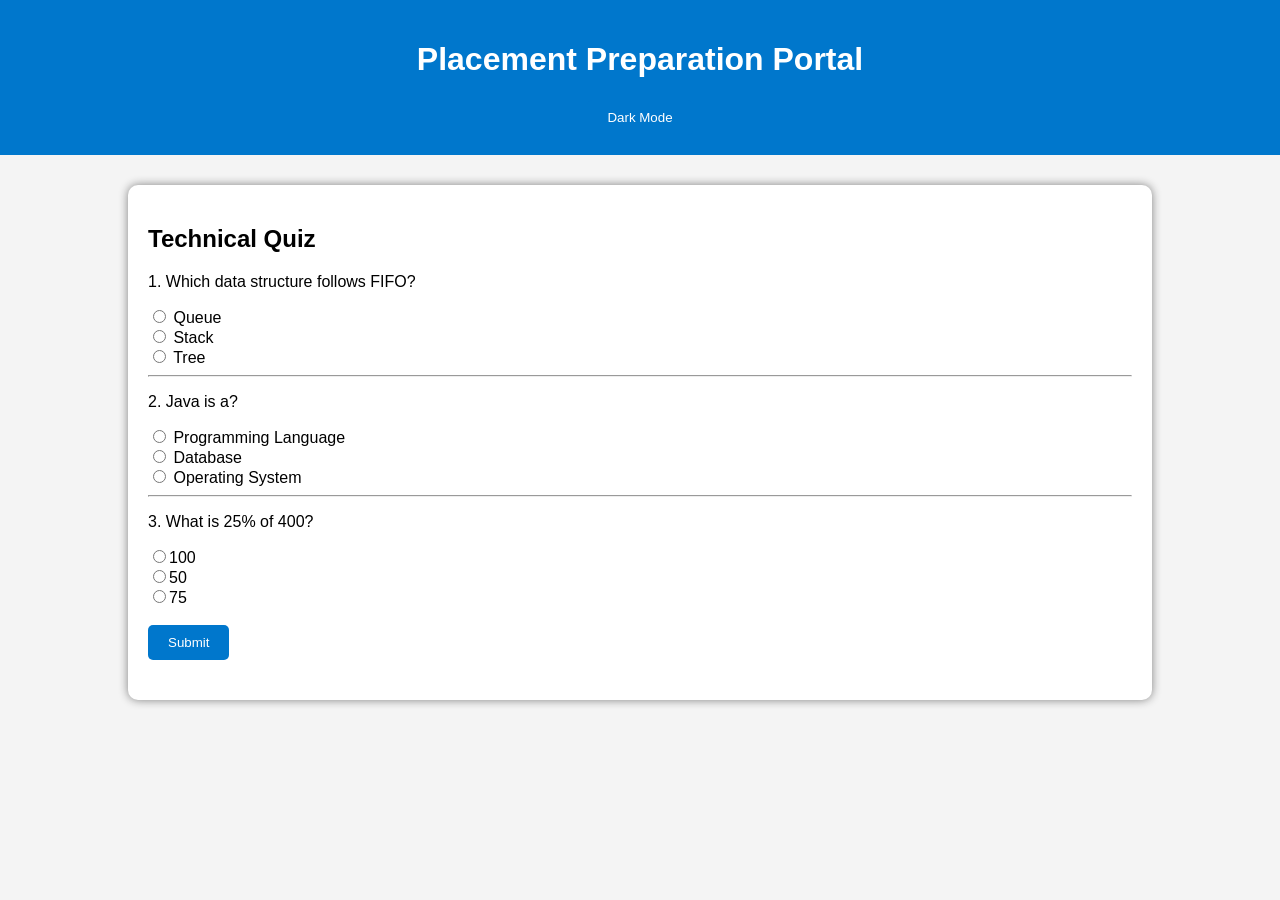
==== index.html @ 24ecdd43 "Add files via upload" ====
<!DOCTYPE html>
<html lang="en">
<head>
    <meta charset="UTF-8">
    <meta name="viewport" content="width=device-width, initial-scale=1.0">
    <title>Placement Preparation Portal</title>

    <link rel="stylesheet" href="style.css">
</head>
<body>

<header>
    <h1>Placement Preparation Portal</h1>
    <button id="themeBtn">Dark Mode</button>
</header>

<div class="container">

    <div class="card">

        <h2>Technical Quiz</h2>

        <div id="quiz">

            <p>1. Which data structure follows FIFO?</p>

            <input type="radio" name="q1" value="Queue"> Queue <br>
            <input type="radio" name="q1" value="Stack"> Stack <br>
            <input type="radio" name="q1" value="Tree"> Tree <br>

            <hr>

            <p>2. Java is a?</p>

            <input type="radio" name="q2" value="Programming Language">
            Programming Language <br>

            <input type="radio" name="q2" value="Database">
            Database <br>

            <input type="radio" name="q2" value="Operating System">
            Operating System <br>

            <hr>

            <p>3. What is 25% of 400?</p>

            <input type="radio" name="q3" value="100">100 <br>
            <input type="radio" name="q3" value="50">50 <br>
            <input type="radio" name="q3" value="75">75 <br>

            <br>

            <button onclick="submitQuiz()">
                Submit
            </button>

        </div>

        <h2 id="result"></h2>

    </div>

</div>

<script src="script.js"></script>

</body>
</html>
---- style.css ----
body{
    font-family: Arial, sans-serif;
    margin:0;
    background:#f4f4f4;
}

header{
    background:#0077cc;
    color:white;
    text-align:center;
    padding:20px;
}

.container{
    width:80%;
    margin:auto;
    margin-top:30px;
}

.card{
    background:white;
    padding:20px;
    border-radius:10px;
    box-shadow:0px 0px 10px gray;
}

button{
    padding:10px 20px;
    border:none;
    background:#0077cc;
    color:white;
    cursor:pointer;
    border-radius:5px;
}

button:hover{
    opacity:0.8;
}

.dark{
    background:#121212;
    color:white;
}

.dark .card{
    background:#1f1f1f;
}
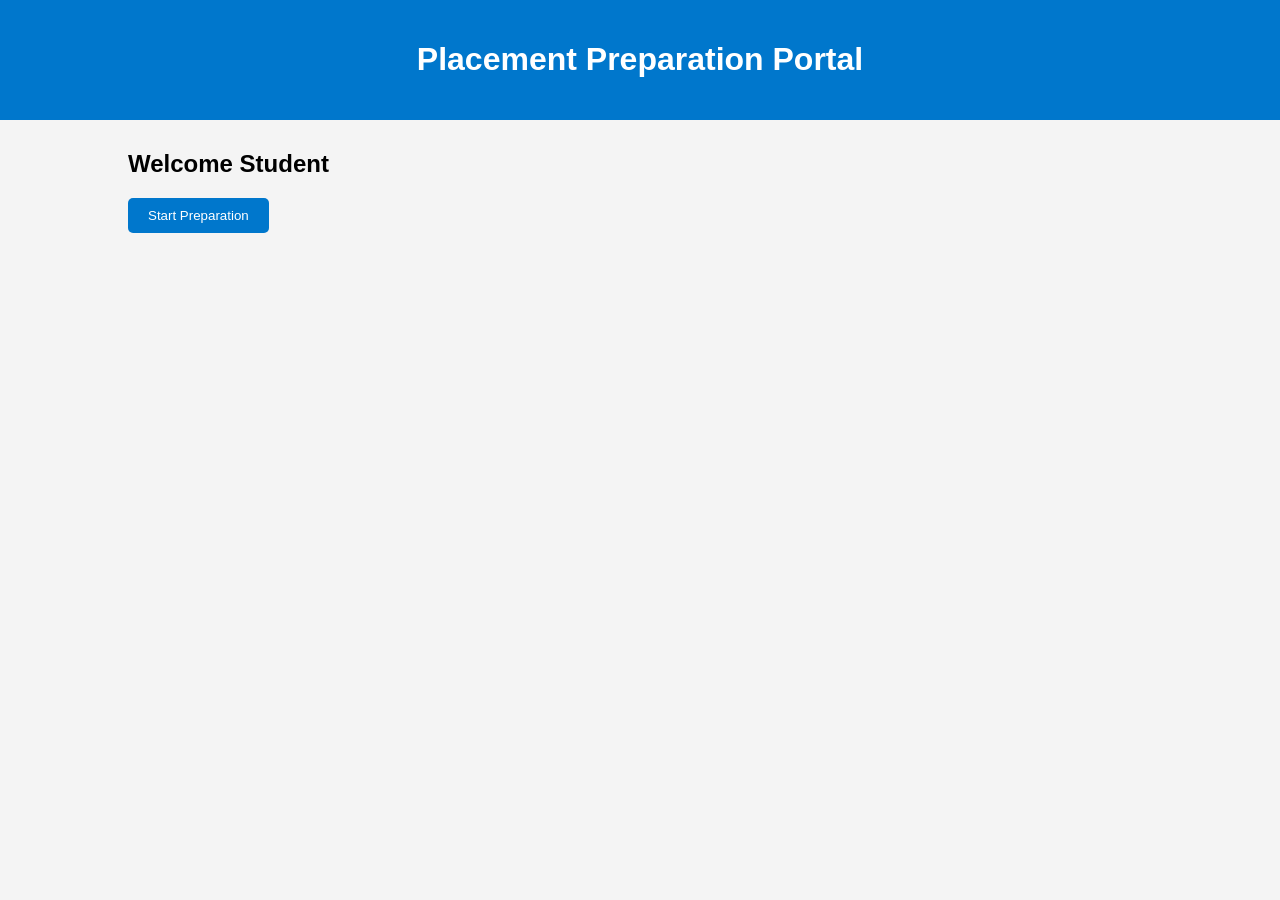
==== commit f2ce4f21: "Revise index.html to remove quiz and add welcome Removed quiz section and added welcome message with" ====
--- a/index.html
+++ b/index.html
@@ -1,69 +1,22 @@
 <!DOCTYPE html>
-<html lang="en">
+<html>
 <head>
-    <meta charset="UTF-8">
-    <meta name="viewport" content="width=device-width, initial-scale=1.0">
     <title>Placement Preparation Portal</title>
-
     <link rel="stylesheet" href="style.css">
 </head>
 <body>
 
 <header>
     <h1>Placement Preparation Portal</h1>
-    <button id="themeBtn">Dark Mode</button>
 </header>
 
 <div class="container">
+    <h2>Welcome Student</h2>
 
-    <div class="card">
-
-        <h2>Technical Quiz</h2>
-
-        <div id="quiz">
-
-            <p>1. Which data structure follows FIFO?</p>
-
-            <input type="radio" name="q1" value="Queue"> Queue <br>
-            <input type="radio" name="q1" value="Stack"> Stack <br>
-            <input type="radio" name="q1" value="Tree"> Tree <br>
-
-            <hr>
-
-            <p>2. Java is a?</p>
-
-            <input type="radio" name="q2" value="Programming Language">
-            Programming Language <br>
-
-            <input type="radio" name="q2" value="Database">
-            Database <br>
-
-            <input type="radio" name="q2" value="Operating System">
-            Operating System <br>
-
-            <hr>
-
-            <p>3. What is 25% of 400?</p>
-
-            <input type="radio" name="q3" value="100">100 <br>
-            <input type="radio" name="q3" value="50">50 <br>
-            <input type="radio" name="q3" value="75">75 <br>
-
-            <br>
-
-            <button onclick="submitQuiz()">
-                Submit
-            </button>
-
-        </div>
-
-        <h2 id="result"></h2>
-
-    </div>
-
+    <a href="login.html">
+        <button>Start Preparation</button>
+    </a>
 </div>
 
-<script src="script.js"></script>
-
 </body>
-</html>+</html>
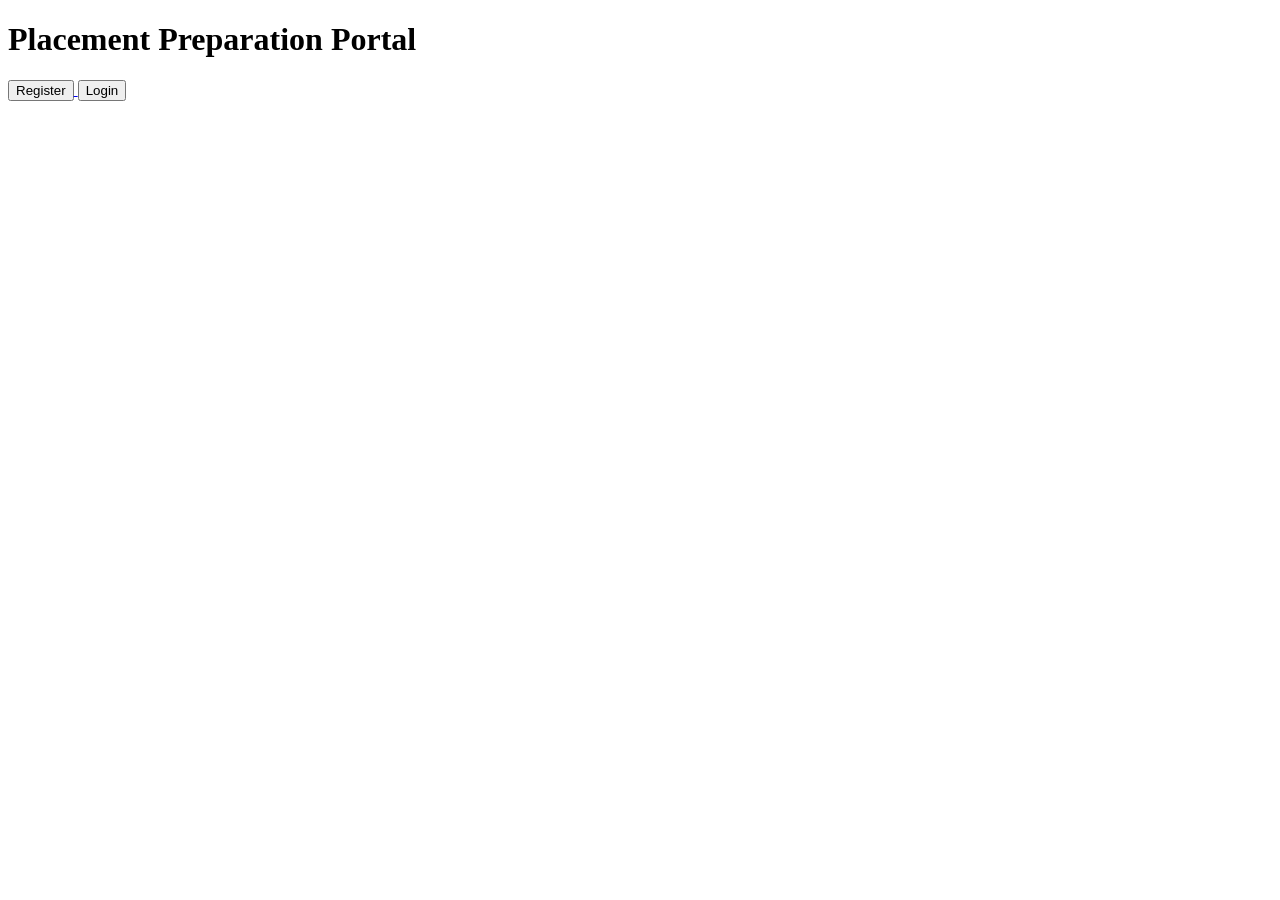
==== commit d26d1827: "Update index.html" ====
--- a/index.html
+++ b/index.html
@@ -1,21 +1,23 @@
 <!DOCTYPE html>
 <html>
 <head>
-    <title>Placement Preparation Portal</title>
-    <link rel="stylesheet" href="style.css">
+<title>Placement Preparation Portal</title>
+<link rel="stylesheet" href="css/style.css">
 </head>
 <body>
 
-<header>
-    <h1>Placement Preparation Portal</h1>
-</header>
+<div class="container">
 
-<div class="container">
-    <h2>Welcome Student</h2>
+<h1>Placement Preparation Portal</h1>
 
-    <a href="login.html">
-        <button>Start Preparation</button>
-    </a>
+<a href="register.html">
+<button>Register</button>
+</a>
+
+<a href="login.html">
+<button>Login</button>
+</a>
+
 </div>
 
 </body>
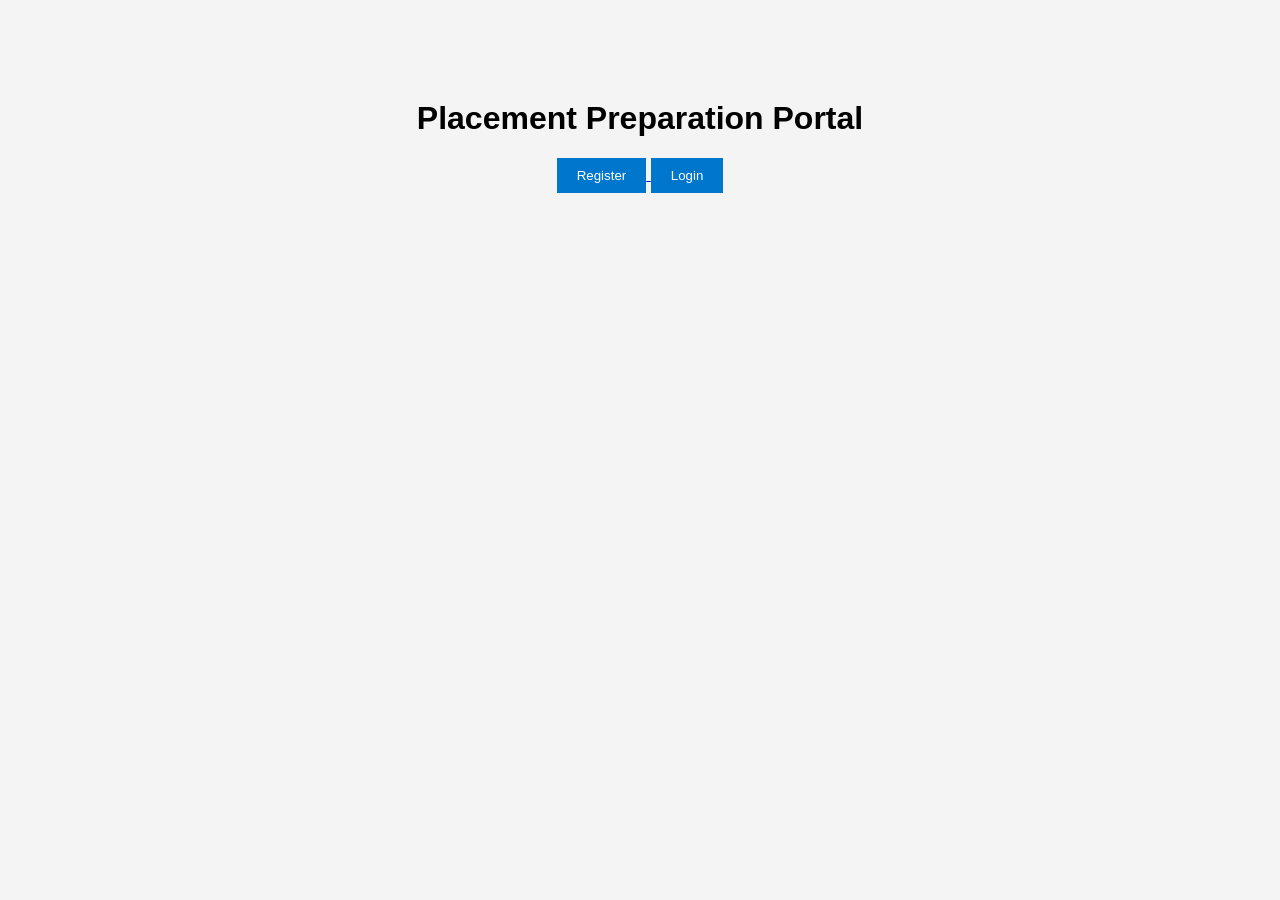
==== commit 02203948: "Update index.html" ====
--- a/index.html
+++ b/index.html
@@ -2,7 +2,7 @@
 <html>
 <head>
 <title>Placement Preparation Portal</title>
-<link rel="stylesheet" href="css/style.css">
+<link rel="stylesheet" href="style.css">
 </head>
 <body>
 
--- a/style.css
+++ b/style.css
@@ -0,0 +1,37 @@
+body{
+font-family:Arial;
+background:#f4f4f4;
+text-align:center;
+}
+
+.container{
+margin-top:100px;
+}
+
+input{
+padding:10px;
+width:250px;
+}
+
+button{
+padding:10px 20px;
+background:#0077cc;
+color:white;
+border:none;
+cursor:pointer;
+}
+
+table{
+background:white;
+margin-top:20px;
+}
+
+th,td{
+padding:10px;
+text-align:center;
+}
+
+#timer{
+color:red;
+font-size:30px;
+}
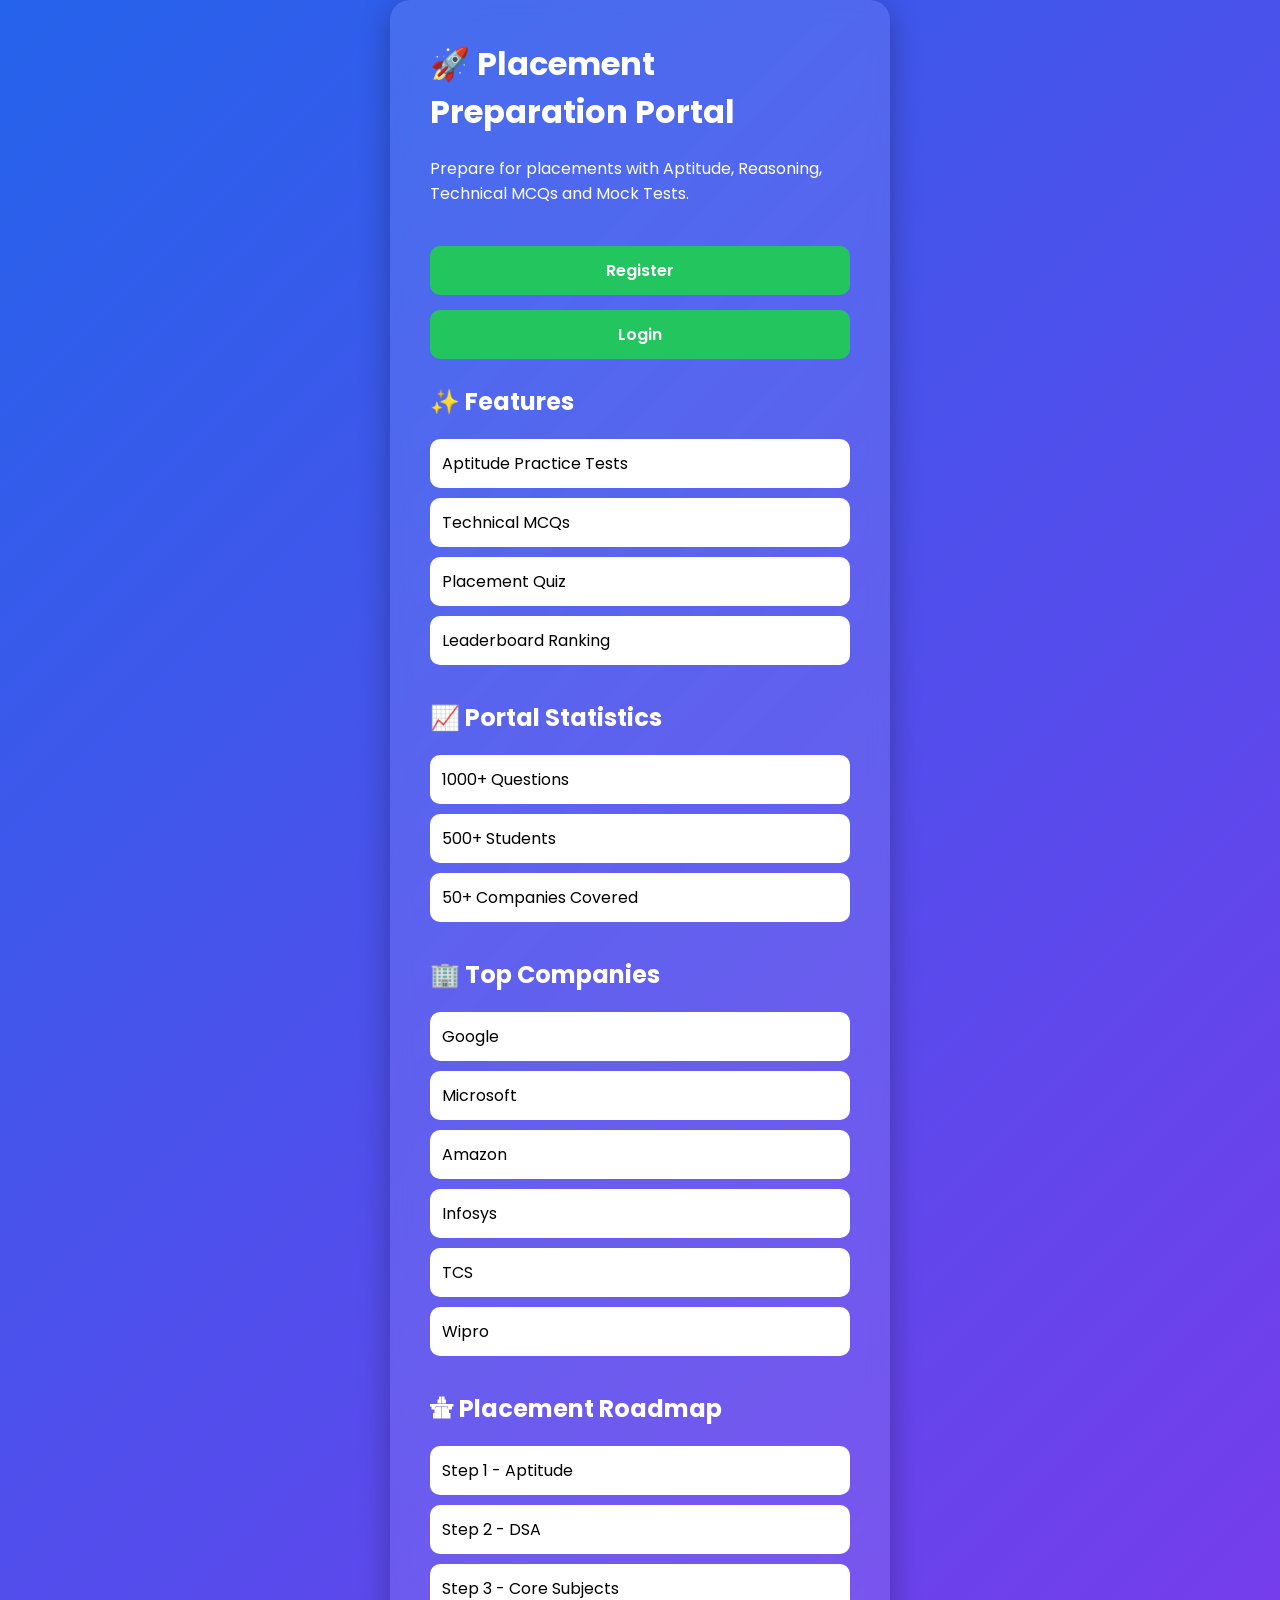
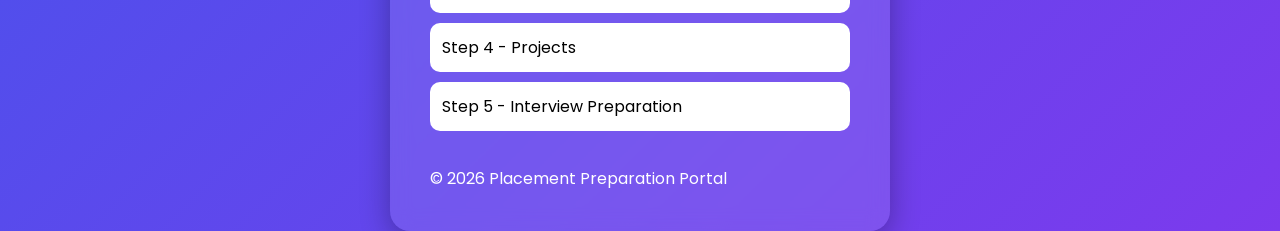
==== commit b000db53: "Update index.html" ====
--- a/index.html
+++ b/index.html
@@ -1,22 +1,95 @@
 <!DOCTYPE html>
-<html>
+<html lang="en">
 <head>
+<meta charset="UTF-8">
+<meta name="viewport" content="width=device-width, initial-scale=1.0">
 <title>Placement Preparation Portal</title>
 <link rel="stylesheet" href="style.css">
 </head>
+
 <body>
 
 <div class="container">
 
-<h1>Placement Preparation Portal</h1>
+    <h1>🚀 Placement Preparation Portal</h1>
 
-<a href="register.html">
-<button>Register</button>
-</a>
+    <p>
+        Prepare for placements with Aptitude, Reasoning,
+        Technical MCQs and Mock Tests.
+    </p>
 
-<a href="login.html">
-<button>Login</button>
-</a>
+    <br>
+
+    <a href="register.html">
+        <button>Register</button>
+    </a>
+
+    <a href="login.html">
+        <button>Login</button>
+    </a>
+
+    <br><br>
+
+    <h2>✨ Features</h2>
+
+    <div class="option">
+        Aptitude Practice Tests
+    </div>
+
+    <div class="option">
+        Technical MCQs
+    </div>
+
+    <div class="option">
+        Placement Quiz
+    </div>
+
+    <div class="option">
+        Leaderboard Ranking
+    </div>
+
+    <br>
+
+    <h2>📈 Portal Statistics</h2>
+
+    <div class="option">
+        1000+ Questions
+    </div>
+
+    <div class="option">
+        500+ Students
+    </div>
+
+    <div class="option">
+        50+ Companies Covered
+    </div>
+
+    <br>
+
+    <h2>🏢 Top Companies</h2>
+
+    <div class="option">Google</div>
+    <div class="option">Microsoft</div>
+    <div class="option">Amazon</div>
+    <div class="option">Infosys</div>
+    <div class="option">TCS</div>
+    <div class="option">Wipro</div>
+
+    <br>
+
+    <h2>🛣 Placement Roadmap</h2>
+
+    <div class="option">Step 1 - Aptitude</div>
+    <div class="option">Step 2 - DSA</div>
+    <div class="option">Step 3 - Core Subjects</div>
+    <div class="option">Step 4 - Projects</div>
+    <div class="option">Step 5 - Interview Preparation</div>
+
+    <br>
+
+    <p>
+        © 2026 Placement Preparation Portal
+    </p>
 
 </div>
 
--- a/style.css
+++ b/style.css
@@ -1,37 +1,131 @@
-body{
-font-family:Arial;
-background:#f4f4f4;
-text-align:center;
+/* Google Font */
+@import url('https://fonts.googleapis.com/css2?family=Poppins:wght@300;400;500;600;700&display=swap');
+
+*{
+    margin:0;
+    padding:0;
+    box-sizing:border-box;
+    font-family:'Poppins',sans-serif;
 }
 
-.container{
-margin-top:100px;
+body{
+    background:linear-gradient(135deg,#2563eb,#7c3aed);
+    min-height:100vh;
+    display:flex;
+    justify-content:center;
+    align-items:center;
+    color:white;
 }
 
-input{
-padding:10px;
-width:250px;
+/* Main Container */
+.container{
+    background:rgba(255,255,255,0.1);
+    backdrop-filter:blur(10px);
+    padding:40px;
+    border-radius:20px;
+    width:90%;
+    max-width:500px;
+    box-shadow:0 8px 30px rgba(0,0,0,0.3);
 }
 
-button{
-padding:10px 20px;
-background:#0077cc;
-color:white;
-border:none;
-cursor:pointer;
+/* Headings */
+h1,h2{
+    margin-bottom:20px;
 }
 
+/* Inputs */
+input{
+    width:100%;
+    padding:12px;
+    margin:10px 0;
+    border:none;
+    border-radius:10px;
+    outline:none;
+    font-size:16px;
+}
+
+/* Buttons */
+button{
+    width:100%;
+    padding:12px;
+    margin-top:15px;
+    border:none;
+    border-radius:10px;
+    background:#22c55e;
+    color:white;
+    font-size:16px;
+    font-weight:600;
+    cursor:pointer;
+    transition:0.3s;
+}
+
+button:hover{
+    transform:translateY(-3px);
+}
+
+/* Links */
+a{
+    color:#fff;
+    text-decoration:none;
+    font-weight:500;
+}
+
+a:hover{
+    text-decoration:underline;
+}
+
+/* Message */
+#msg{
+    margin-top:15px;
+    font-weight:bold;
+}
+
+/* Timer */
+#timer{
+    font-size:32px;
+    font-weight:bold;
+    color:#ffeb3b;
+    margin-bottom:20px;
+}
+
+/* Quiz Options */
+.option{
+    background:white;
+    color:black;
+    padding:12px;
+    margin:10px 0;
+    border-radius:10px;
+    cursor:pointer;
+    transition:0.3s;
+}
+
+.option:hover{
+    background:#dbeafe;
+}
+
+/* Leaderboard Table */
 table{
-background:white;
-margin-top:20px;
+    width:100%;
+    border-collapse:collapse;
+    background:white;
+    color:black;
+    border-radius:10px;
+    overflow:hidden;
+}
+
+th{
+    background:#2563eb;
+    color:white;
 }
 
 th,td{
-padding:10px;
-text-align:center;
+    padding:12px;
+    border:1px solid #ddd;
 }
 
-#timer{
-color:red;
-font-size:30px;
+/* Responsive */
+@media(max-width:600px){
+    .container{
+        padding:25px;
+    }
 }
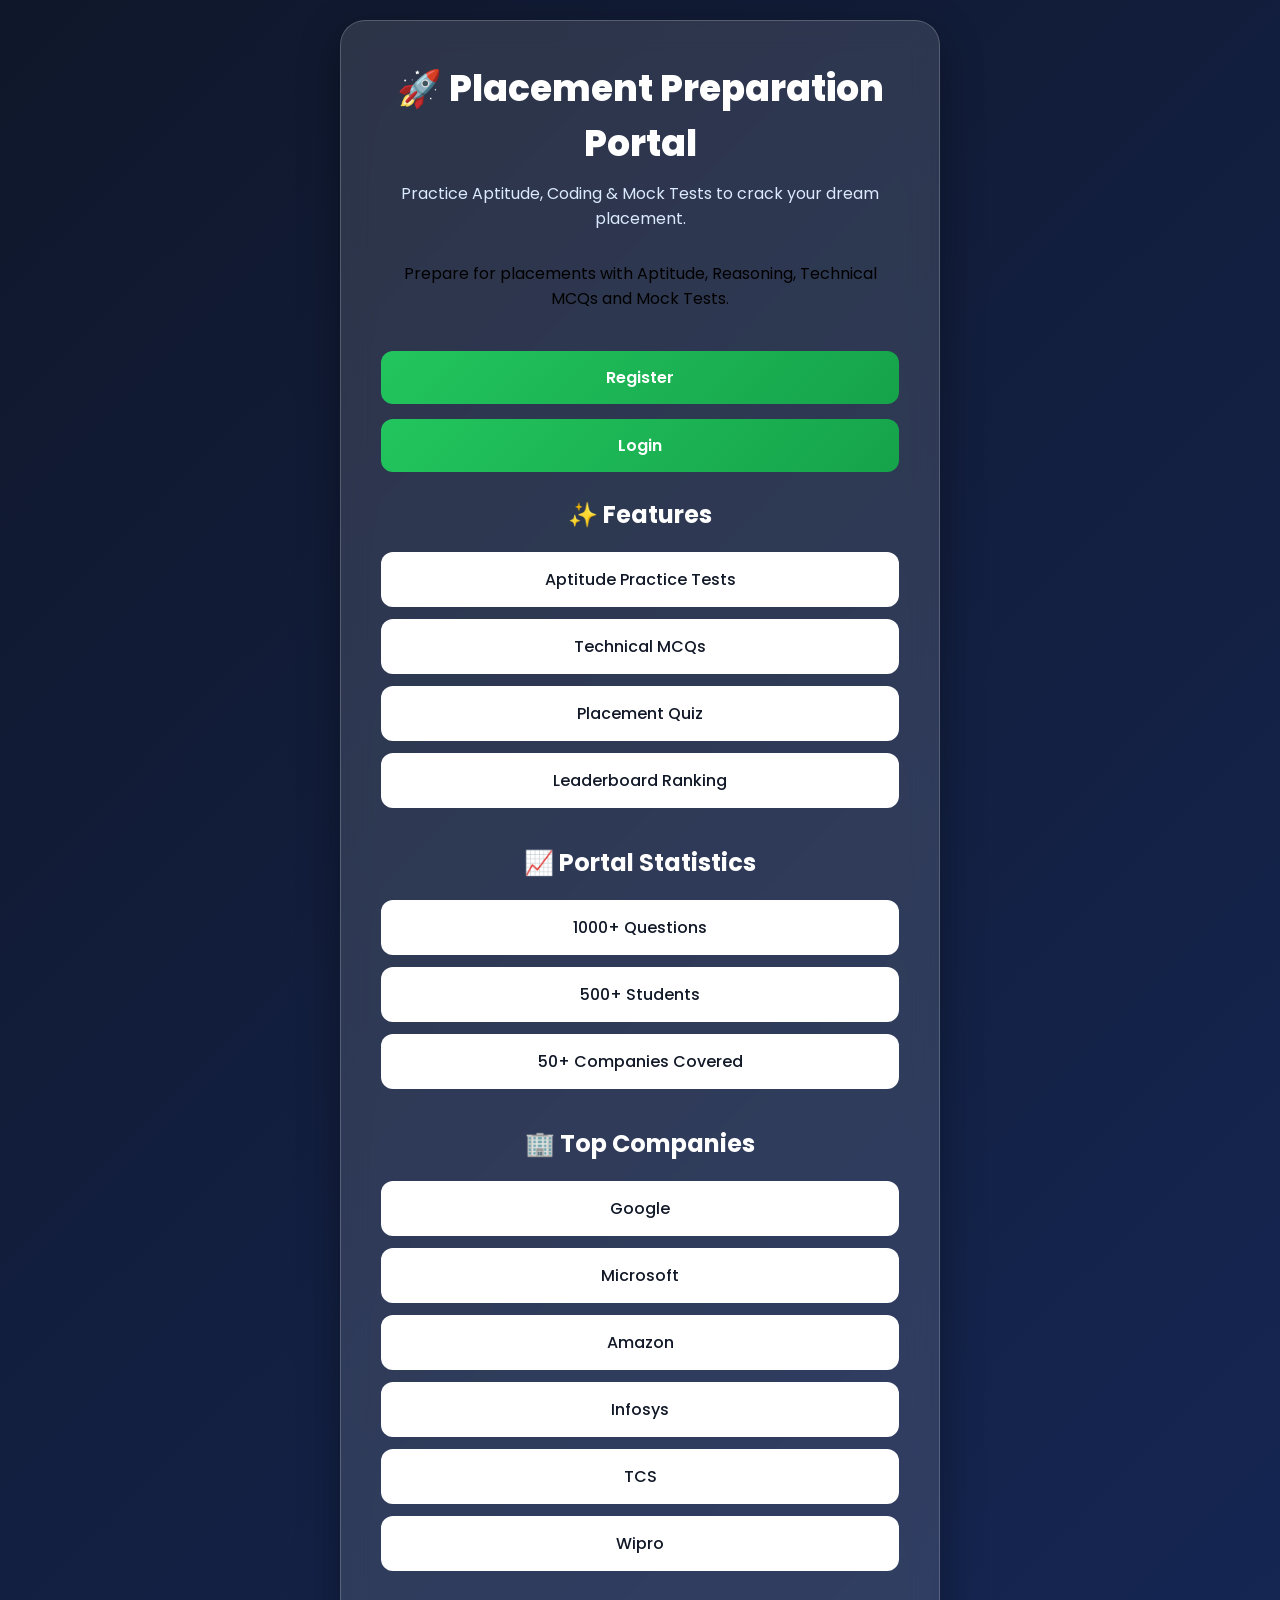
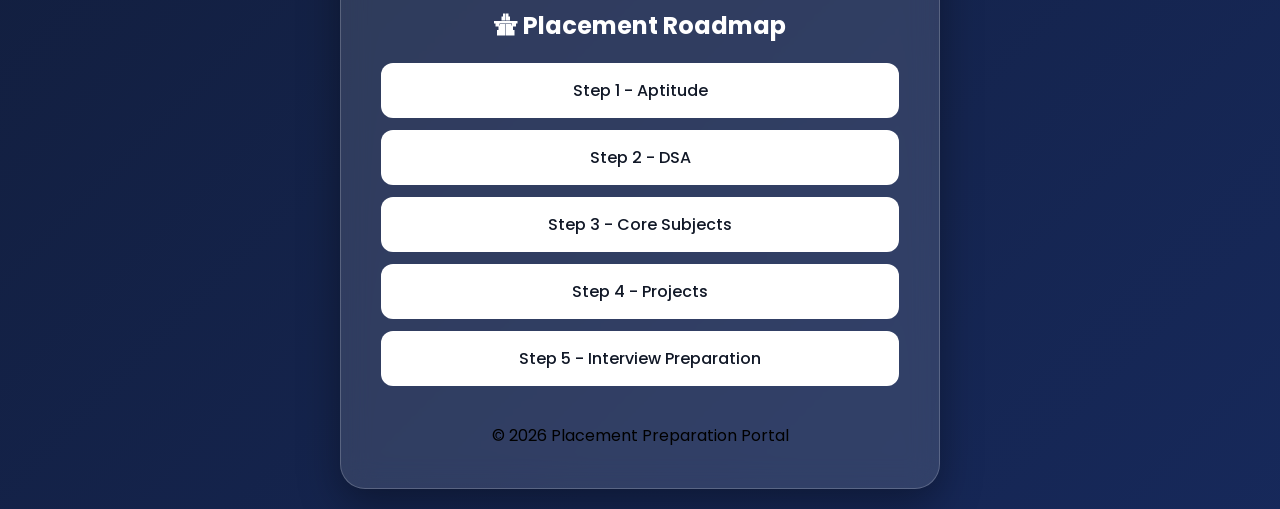
==== commit 60ab3fa8: "Update index.html" ====
--- a/index.html
+++ b/index.html
@@ -12,6 +12,11 @@
 <div class="container">
 
     <h1>🚀 Placement Preparation Portal</h1>
+
+<p class="subtitle">
+Practice Aptitude, Coding & Mock Tests
+to crack your dream placement.
+</p>
 
     <p>
         Prepare for placements with Aptitude, Reasoning,
--- a/style.css
+++ b/style.css
@@ -1,5 +1,5 @@
 /* Google Font */
-@import url('https://fonts.googleapis.com/css2?family=Poppins:wght@300;400;500;600;700&display=swap');
+@import url('https://fonts.googleapis.com/css2?family=Poppins:wght@300;400;500;600;700;800&display=swap');
 
 *{
     margin:0;
@@ -9,65 +9,124 @@
 }
 
 body{
-    background:linear-gradient(135deg,#2563eb,#7c3aed);
     min-height:100vh;
+    background:linear-gradient(
+        135deg,
+        #0f172a,
+        #1e3a8a,
+        #7c3aed
+    );
+    background-size:400% 400%;
+    animation:gradientMove 10s ease infinite;
     display:flex;
     justify-content:center;
     align-items:center;
-    color:white;
-}
-
-/* Main Container */
+    padding:20px;
+}
+
+@keyframes gradientMove{
+    0%{background-position:0% 50%;}
+    50%{background-position:100% 50%;}
+    100%{background-position:0% 50%;}
+}
+
+/* Main Card */
 .container{
-    background:rgba(255,255,255,0.1);
-    backdrop-filter:blur(10px);
+    width:100%;
+    max-width:600px;
+    background:rgba(255,255,255,0.12);
+    backdrop-filter:blur(15px);
+    border:1px solid rgba(255,255,255,0.2);
+    border-radius:25px;
     padding:40px;
-    border-radius:20px;
-    width:90%;
-    max-width:500px;
-    box-shadow:0 8px 30px rgba(0,0,0,0.3);
-}
-
-/* Headings */
-h1,h2{
+    text-align:center;
+    box-shadow:0 15px 40px rgba(0,0,0,0.35);
+    animation:fadeIn 1s ease;
+}
+
+@keyframes fadeIn{
+    from{
+        opacity:0;
+        transform:translateY(30px);
+    }
+    to{
+        opacity:1;
+        transform:translateY(0);
+    }
+}
+
+/* Heading */
+h1{
+    color:white;
+    font-size:36px;
+    font-weight:800;
+    margin-bottom:10px;
+}
+
+h2{
+    color:white;
     margin-bottom:20px;
+}
+
+.subtitle{
+    color:#dbeafe;
+    margin-bottom:30px;
 }
 
 /* Inputs */
 input{
     width:100%;
-    padding:12px;
+    padding:14px;
+    border:none;
+    outline:none;
+    border-radius:12px;
     margin:10px 0;
-    border:none;
-    border-radius:10px;
-    outline:none;
     font-size:16px;
 }
 
 /* Buttons */
 button{
     width:100%;
-    padding:12px;
+    padding:14px;
+    border:none;
+    border-radius:12px;
     margin-top:15px;
-    border:none;
-    border-radius:10px;
-    background:#22c55e;
-    color:white;
     font-size:16px;
     font-weight:600;
     cursor:pointer;
+    color:white;
+    background:linear-gradient(
+        135deg,
+        #22c55e,
+        #16a34a
+    );
     transition:0.3s;
 }
 
 button:hover{
-    transform:translateY(-3px);
+    transform:translateY(-4px);
+    box-shadow:0 10px 20px rgba(0,0,0,0.3);
+}
+
+/* Home Page Buttons */
+.home-btn{
+    display:block;
+    margin-top:15px;
+    text-decoration:none;
+}
+
+.home-btn button{
+    background:linear-gradient(
+        135deg,
+        #2563eb,
+        #3b82f6
+    );
 }
 
 /* Links */
 a{
-    color:#fff;
+    color:#facc15;
     text-decoration:none;
-    font-weight:500;
 }
 
 a:hover{
@@ -78,38 +137,52 @@
 #msg{
     margin-top:15px;
     font-weight:bold;
+    color:#facc15;
 }
 
 /* Timer */
 #timer{
-    font-size:32px;
-    font-weight:bold;
-    color:#ffeb3b;
+    font-size:40px;
+    color:#facc15;
+    font-weight:800;
     margin-bottom:20px;
 }
 
 /* Quiz Options */
 .option{
     background:white;
-    color:black;
-    padding:12px;
-    margin:10px 0;
-    border-radius:10px;
+    color:#111827;
+    padding:15px;
+    border-radius:12px;
+    margin:12px 0;
     cursor:pointer;
     transition:0.3s;
+    font-weight:500;
 }
 
 .option:hover{
     background:#dbeafe;
-}
-
-/* Leaderboard Table */
+    transform:scale(1.02);
+}
+
+/* Cards */
+.card{
+    background:white;
+    color:#111827;
+    padding:20px;
+    border-radius:15px;
+    margin-top:20px;
+    box-shadow:0 8px 20px rgba(0,0,0,0.15);
+}
+
+/* Leaderboard */
 table{
     width:100%;
+    margin-top:20px;
     border-collapse:collapse;
     background:white;
     color:black;
-    border-radius:10px;
+    border-radius:15px;
     overflow:hidden;
 }
 
@@ -119,13 +192,42 @@
 }
 
 th,td{
-    padding:12px;
+    padding:14px;
     border:1px solid #ddd;
 }
 
-/* Responsive */
+tr:hover{
+    background:#f3f4f6;
+}
+
+/* Dashboard Boxes */
+.stats{
+    display:grid;
+    grid-template-columns:repeat(2,1fr);
+    gap:15px;
+    margin-top:20px;
+}
+
+.box{
+    background:white;
+    color:#111827;
+    padding:20px;
+    border-radius:15px;
+    font-weight:600;
+}
+
+/* Mobile */
 @media(max-width:600px){
+
     .container{
         padding:25px;
     }
-}
+
+    h1{
+        font-size:28px;
+    }
+
+    .stats{
+        grid-template-columns:1fr;
+    }
+}
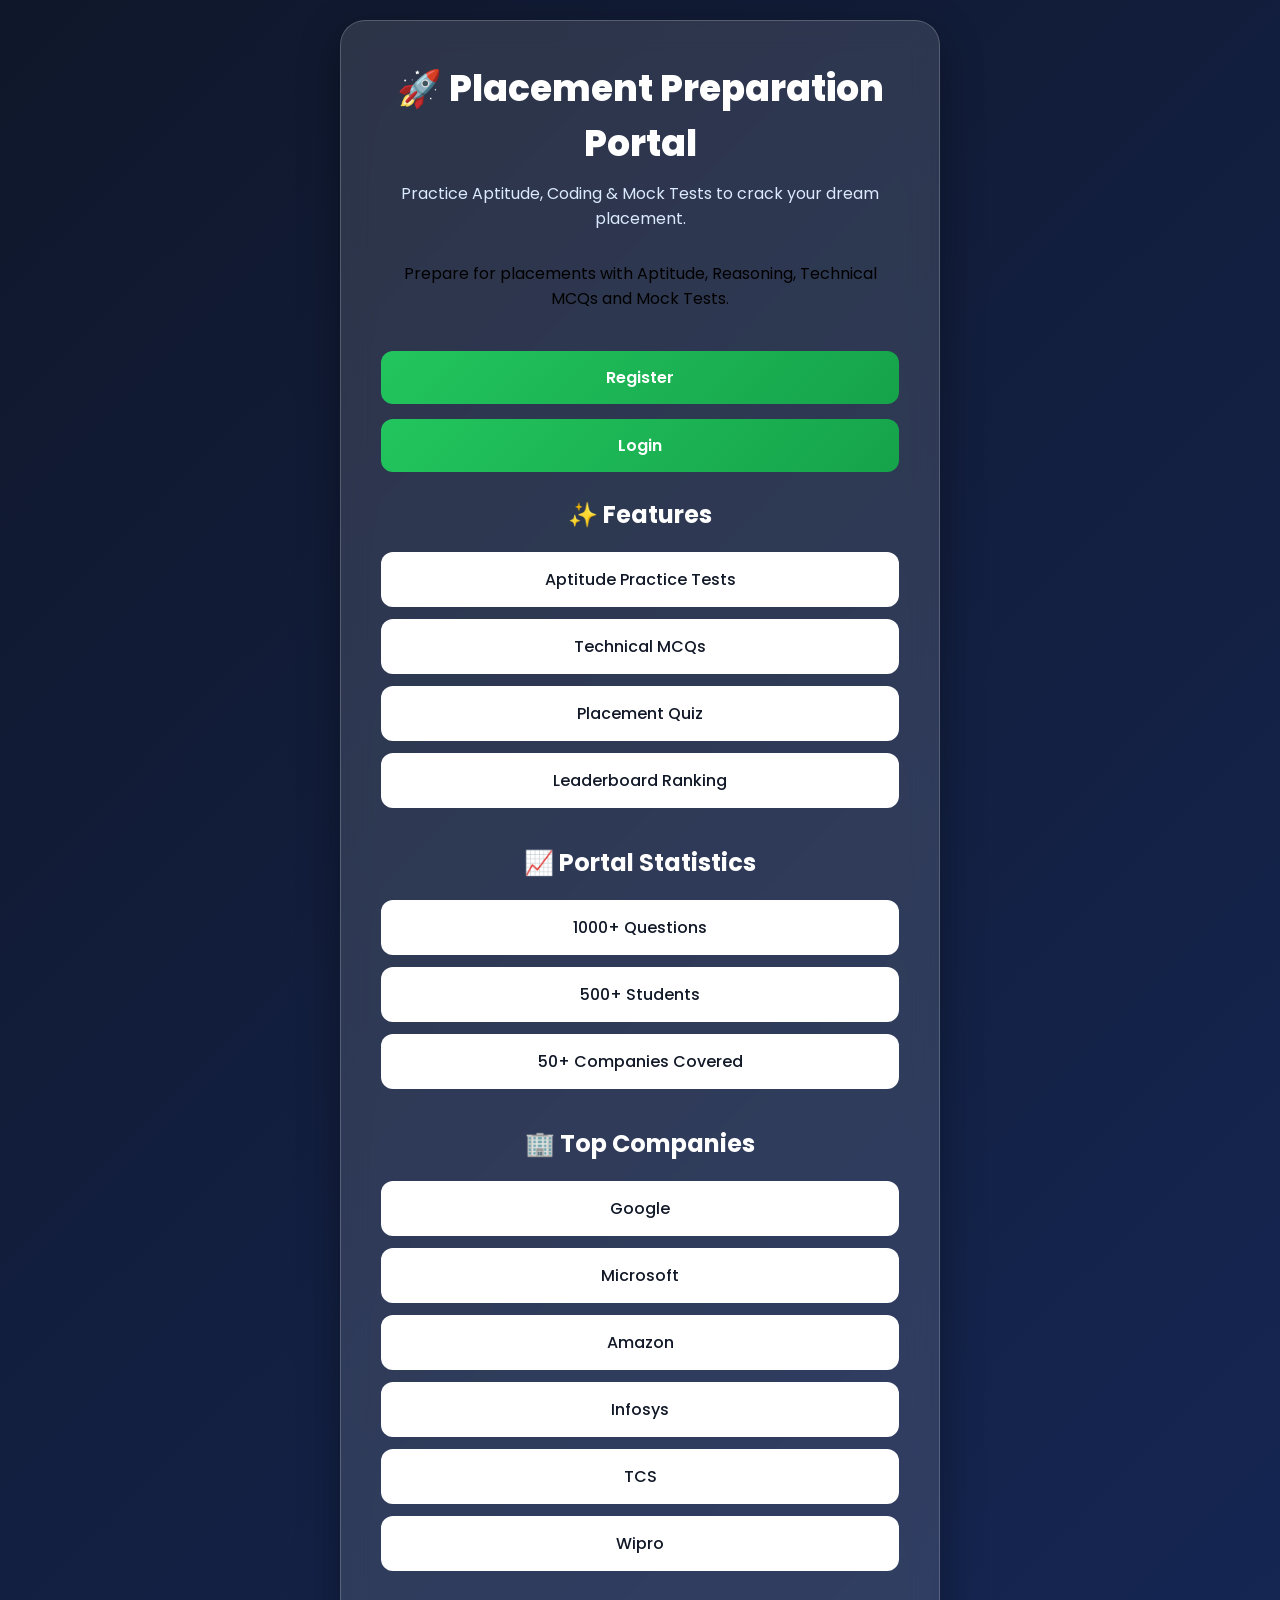
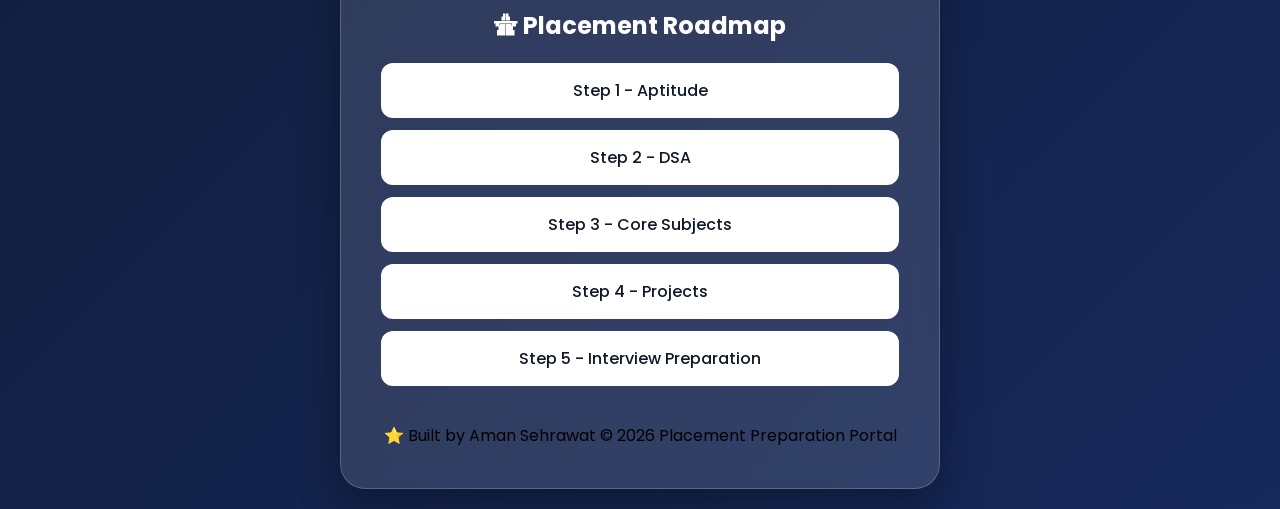
==== commit 1020c39f: "Update index.html" ====
--- a/index.html
+++ b/index.html
@@ -93,8 +93,10 @@
     <br>
 
     <p>
+        ⭐ Built by Aman Sehrawat
         © 2026 Placement Preparation Portal
     </p>
+    
 
 </div>
 
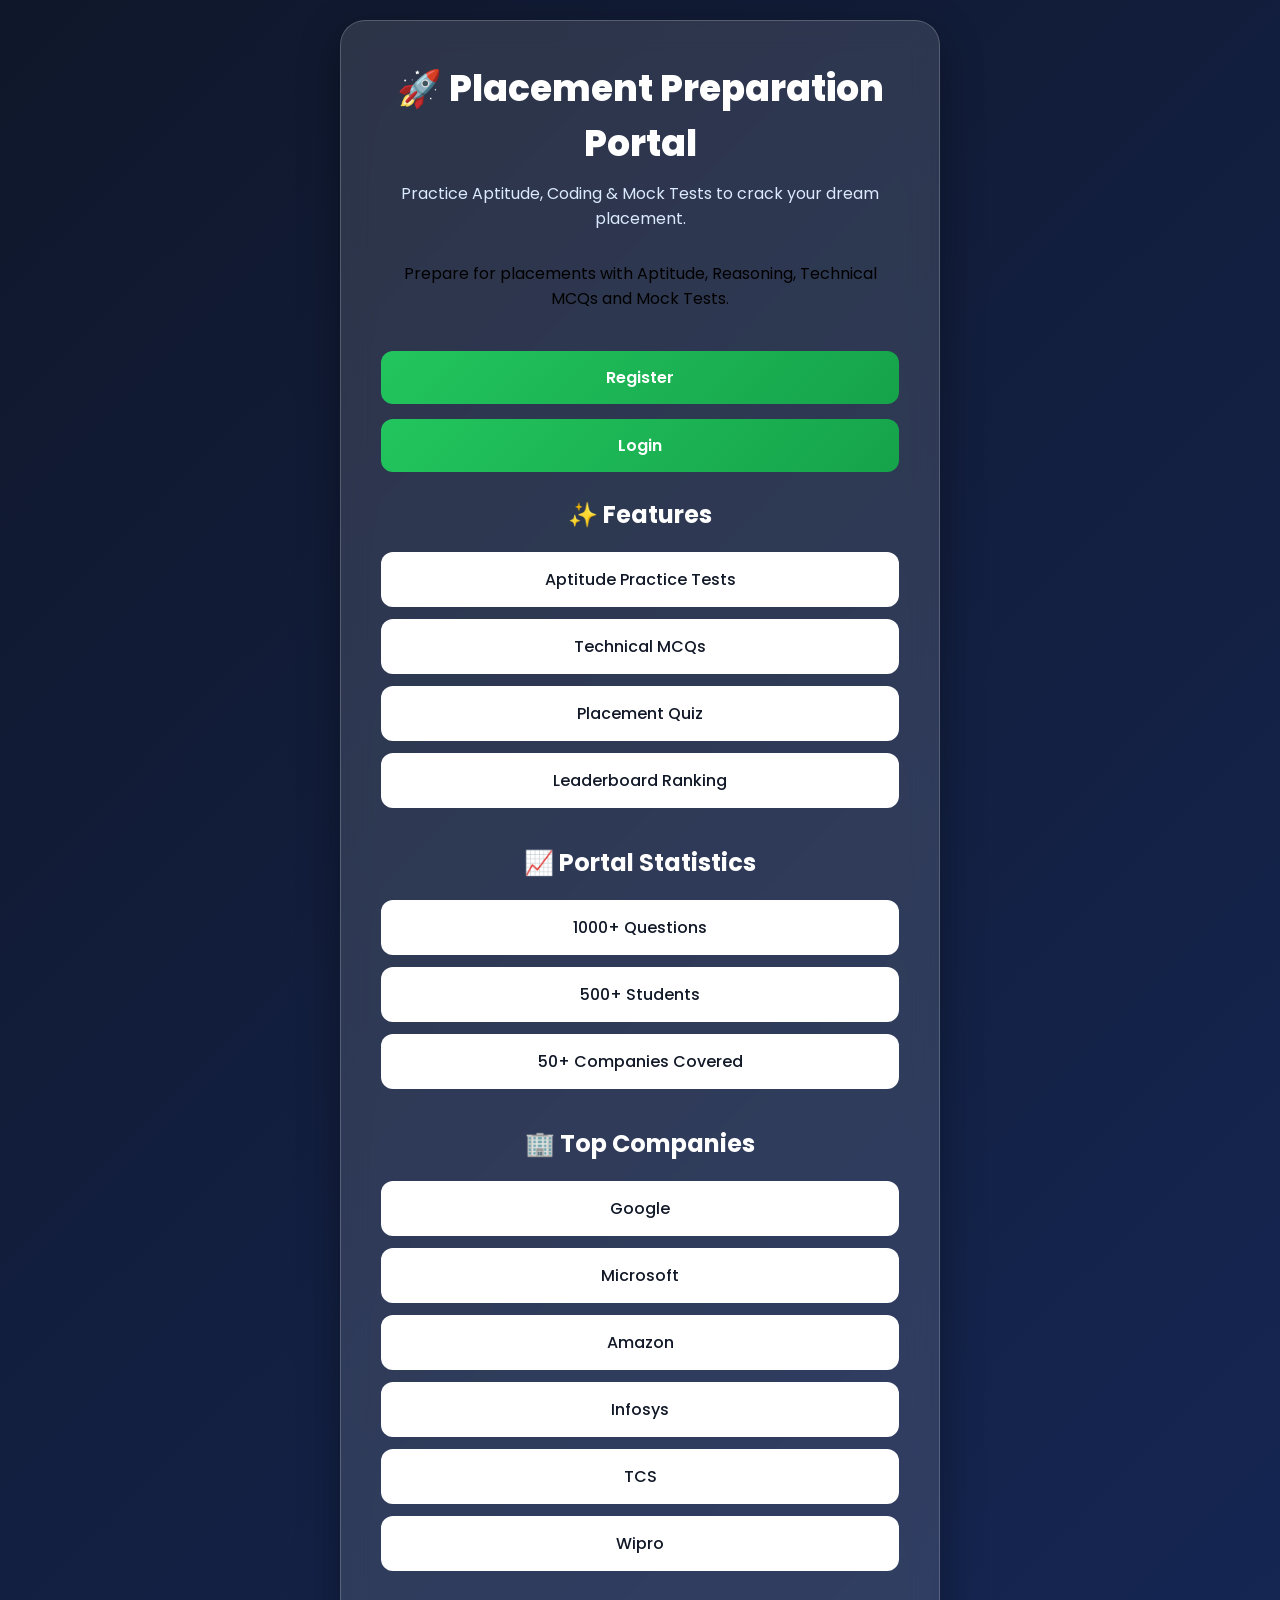
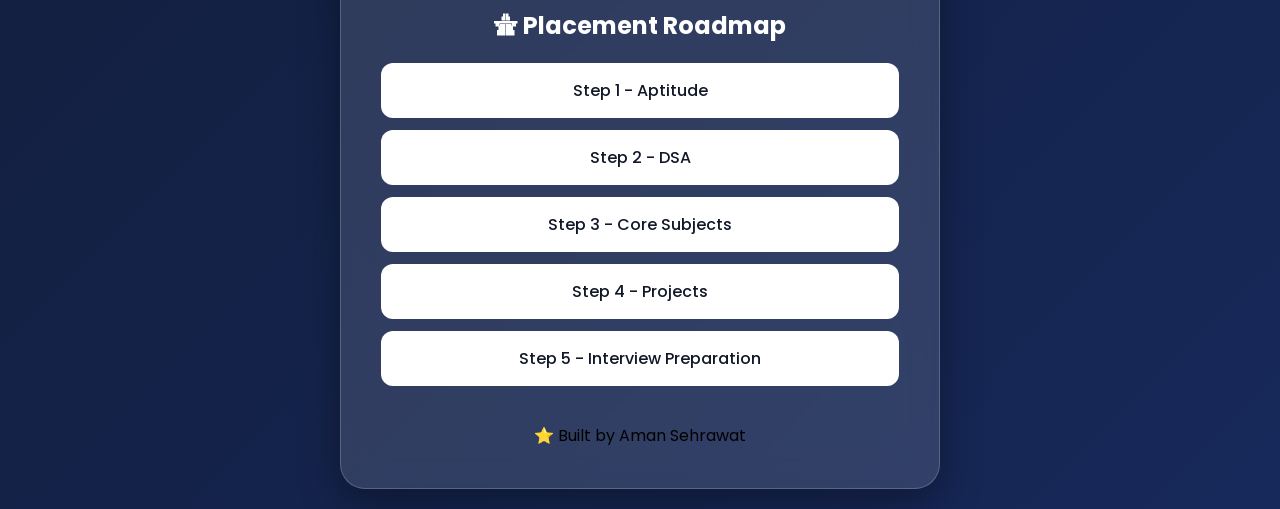
==== commit b962e07e: "Update index.html" ====
--- a/index.html
+++ b/index.html
@@ -94,7 +94,6 @@
 
     <p>
         ⭐ Built by Aman Sehrawat
-        © 2026 Placement Preparation Portal
     </p>
     
 
